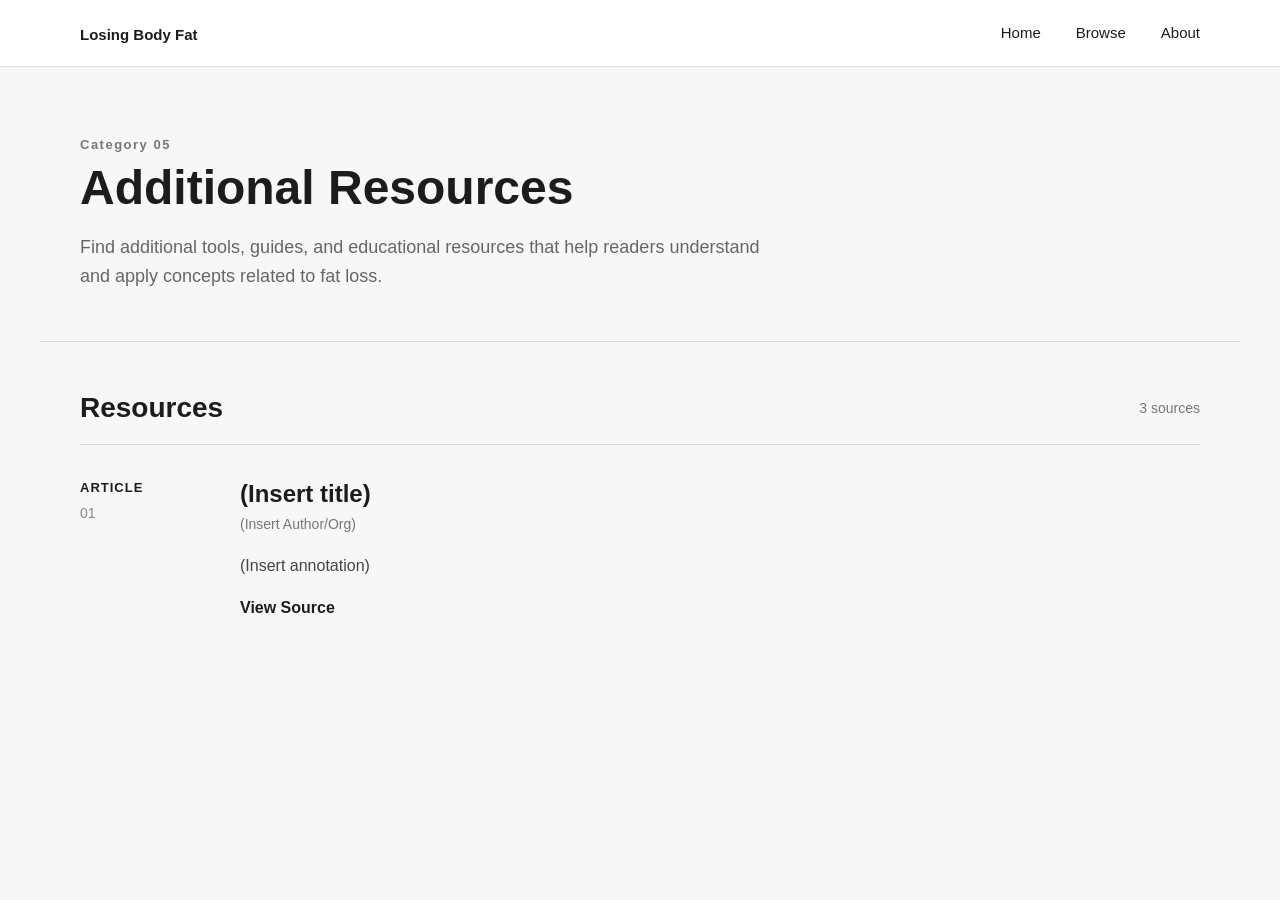
==== addresources.html @ af273c6d "Added source template and body to each page" ====
<!DOCTYPE html>
<html lang="en">

<head>
    <meta charset="UTF-8">
    <meta name="viewport" content="width=device-width, initial-scale=1.0">
    <title>Losing Body Fat Overview|Curated Collection</title>
    <link rel="stylesheet" href="style.css">
</head>

<body>

    <header>
        <nav>
            <h2 class="logo">
                <a href="index.html">Losing Body Fat</a>
            </h2>
            <ul>
                <li><a href="index.html">Home</a></li>
                <li><a href="index.html#categories">Browse</a></li>
                <li><a href="about.html">About</a></li>
            </ul>
        </nav>
    </header>
    <main>
        <section class="category-header">
            <p class="section-label">Category 05</p>
            <h1>Additional Resources</h1>
            <p class="category-description">
                Find additional tools, guides, and educational resources that help readers understand and apply concepts
                related to fat loss.
            </p>
        </section>
        <section class="resource-section">
            <div class="resource-section-heading">
                <h2>Resources</h2>
                <p>3 sources</p>
            </div>
            <article class="resource-item">
                <div class="resource-meta">
                    <span class="resource-type">Article</span>
                    <span class="resource-number">01</span>
                </div>
                <div class="resource-content">
                    <h3>(Insert title)</h3>
                    <p class="resource-source">
                        (Insert Author/Org)
                    </p>
                    <p class="resource-annotation">
                        (Insert annotation)
                    </p>
                    <a href="insert-url" target="_blank" class="resource-link">View Source</a>
                </div>
            </article>
        </section>
    </main>

</body>
---- style.css ----
* {
    margin: 0;
    padding: 0;
    box-sizing: border-box;
}

html {
    scroll-behavior: smooth;
}

body {
    font-family: Arial, Helvetica, sans-serif;
    color: #1c1c1c;
    background-color: #f7f7f7;
}

/* Nav styles*/
header {
    background-color: #ffffff;
    border-bottom: 1px solid #dddddd;
}

nav {
    max-width: 1200px;
    margin: 0 auto;
    padding: 20px 40px;
    display: flex;
    justify-content: space-between;
    align-items: center;
}

.logo {
    font-size: 22px;
}

nav ul {
    display: flex;
    list-style: none;
    gap: 35px;
}

nav a {
    text-decoration: none;
    color: #1c1c1c;
    font-size: 15px;
}

nav a:hover {
    opacity: 0.6;
}

/* HERO styles*/
.hero {
    max-width: 1200px;
    margin: 0 auto;
    padding: 70px 40px 45px;
    border-bottom: 1px solid #dcdcdc;
}

.collection-label {
    font-size: 13px;
    font-weight: bold;
    letter-spacing: 1.5px;
    color: #777;
    margin-bottom: 14px;
}

.hero h1 {
    font-size: 52px;
    margin-bottom: 18px;
}

.collection-intro {
    max-width: 720px;
    font-size: 18px;
    line-height: 1.6;
    color: #555;
}

.resource-overview {
    display: flex;
    gap: 50px;
    margin-top: 45px;
}

.overview-item {
    display: flex;
    flex-direction: column;
}

.overview-number {
    font-size: 28px;
    font-weight: bold;
}

.overview-label {
    font-size: 14px;
    color: #777;
    margin-top: 4px;
}

/*CATEGORY/topic styles*/
.categories {
    max-width: 1200px;
    margin: 0 auto;
    padding: 60px 40px;
}

.section-label {
    font-size: 13px;
    font-weight: bold;
    letter-spacing: 1.5px;
    color: #777;
    margin-bottom: 8px;
}

.categories h2 {
    font-size: 32px;
    margin-bottom: 35px;
}


.category-list {
    border-top: 1px solid #d8d8d8;
}

.category-item {
    display: grid;
    grid-template-columns: 60px 1fr 40px;
    align-items: center;
    gap: 20px;
    padding: 28px 5px;
    border-bottom: 1px solid #d8d8d8;
    color: #1c1c1c;
    text-decoration: none;
    transition: padding 0.2s ease;
}

.category-number {
    font-size: 14px;
    color: #888;
}

.category-item h3 {
    font-size: 21px;
    margin-bottom: 7px;
}

.category-item p {
    font-size: 15px;
    line-height: 1.5;
    color: #666;
}

.arrow {
    font-size: 22px;
    text-align: right;
}

.category-item:hover {
    padding-left: 12px;
}

category-item:hover h3 {
    text-decoration: underline;
}

/*Category page styles)*/
.category-header {
    max-width: 1200px;
    margin: 0 auto;
    padding: 70px 40px 50px;
    border-bottom: 1px solid #d8d8d8;
}

.category-header h1 {
    font-size: 48px;
    margin-bottom: 18px;
}

.category-description {
    max-width: 700px;
    font-size: 18px;
    line-height: 1.6;
    color: #666;
}

.resource-section {
    max-width: 1200px;
    margin: 0 auto;
    padding: 50px 40px;
}

.resource-section-heading {
    display: flex;
    justify-content: space-between;
    align-items: center;
    margin-bottom: 20px;
}

.resource-section-heading h2 {
    font-size: 28px;
}

.resource-section-heading p {
    color: #777;
    font-size: 14px;
}

/*repeatable section styles*/
.resource-item {
    display: grid;
    grid-template-columns: 120px 1fr;
    gap: 40px;
    padding: 35px 0;
    border-top: 1px solid #d8d8d8;
}

.resource-meta {
    display: flex;
    flex-direction: column;
    gap: 10px;
}

.resource-type {
    font-size: 13px;
    font-weight: bold;
    text-transform: uppercase;
    letter-spacing: 1px;
}

.resource-number {
    font-size: 14px;
    color: #888;
}

.resource-content h3 {
    font-size: 24px;
    margin-bottom: 8px;
}

.resource-source {
    font-size: 14px;
    color: #777;
    margin-bottom: 20px;
}

.resource-annotation {
    max-width: 800px;
    font-size: 16px;
    line-height: 1.7;
    color: #444;
    margin-bottom: 20px;
}

.resource-link {
    color: #1c1c1c;
    text-decoration: none;
    font-weight: bold;
}

.resource-link:hover {
    text-decoration: underline;
}
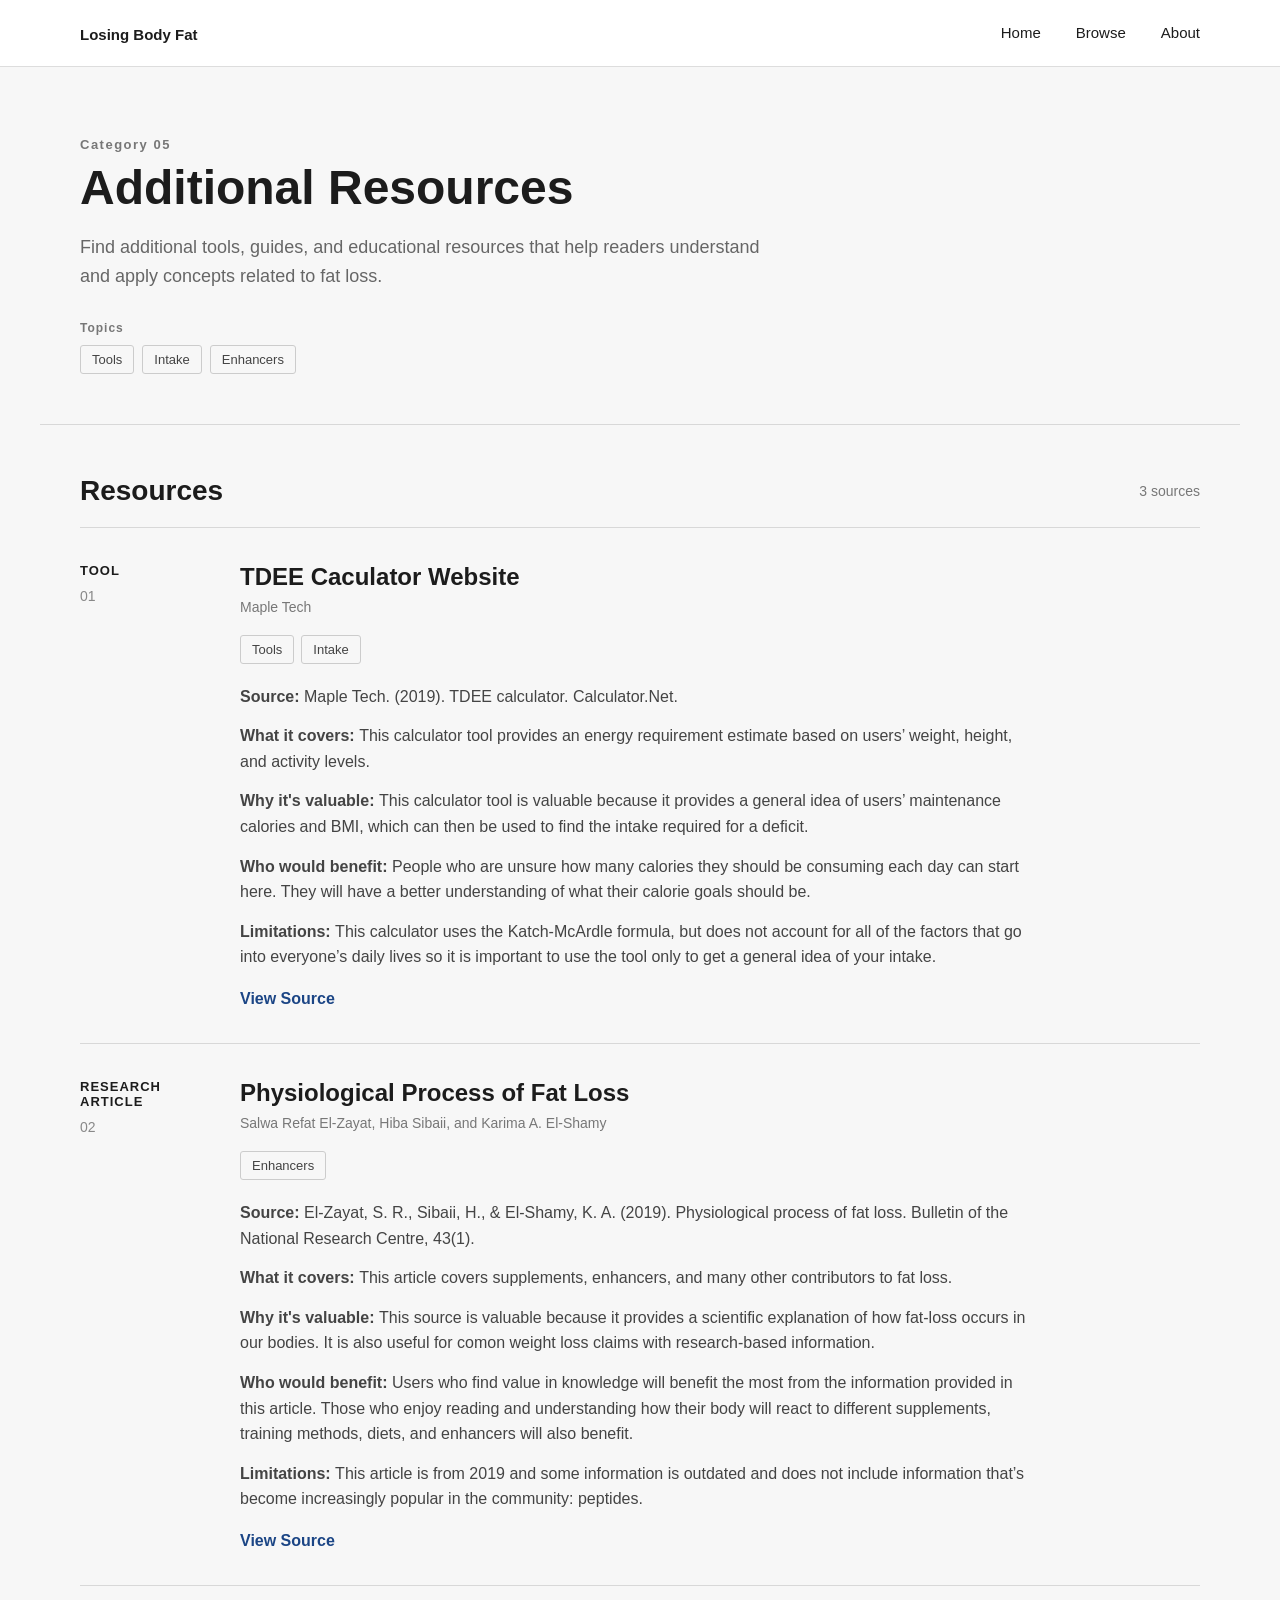
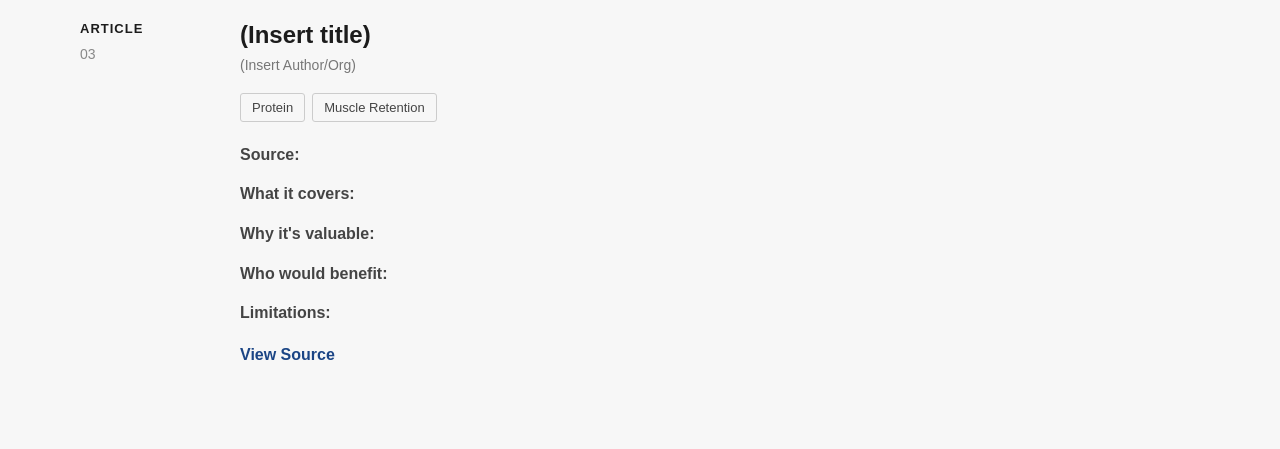
==== commit f1639bf2: "Added 10 sources across my category pages" ====
--- a/addresources.html
+++ b/addresources.html
@@ -30,6 +30,14 @@
                 Find additional tools, guides, and educational resources that help readers understand and apply concepts
                 related to fat loss.
             </p>
+            <div class="topic-tags">
+                <span class="tags-label">Topics</span>
+                <div class="tags">
+                    <a href="#tool">Tools</a>
+                    <a href="#intake">Intake</a>
+                    <a href="#enhancers">Enhancers</a>
+                </div>
+            </div>
         </section>
         <section class="resource-section">
             <div class="resource-section-heading">
@@ -38,17 +46,132 @@
             </div>
             <article class="resource-item">
                 <div class="resource-meta">
+                    <span class="resource-type" id="tool">Tool</span>
+                    <span class="resource-number" id="intake">01</span>
+                </div>
+                <div class="resource-content">
+                    <h3>TDEE Caculator Website</h3>
+                    <p class="resource-source">
+                        Maple Tech
+                    </p>
+                    <div class="resource-tags">
+                        <span>Tools</span>
+                        <span>Intake</span>
+                    </div>
+                    <div class="resource-annotation">
+                        <p>
+                            <strong>Source:</strong>
+                            Maple Tech. (2019). TDEE calculator. Calculator.Net.
+                        </p>
+                        <p>
+                            <strong>What it covers: </strong>
+                            This calculator tool provides an energy requirement estimate based on users’ weight, height,
+                            and activity levels.
+                        </p>
+                        <p>
+                            <strong>Why it's valuable: </strong>
+                            This calculator tool is valuable because it provides a general idea of users’ maintenance
+                            calories and BMI, which can
+                            then be used to find the intake required for a deficit.
+                        </p>
+                        <p>
+                            <strong>Who would benefit: </strong>
+                            People who are unsure how many calories they should be consuming each day can start here.
+                            They will have a better
+                            understanding of what their calorie goals should be.
+                        </p>
+                        <p>
+                            <strong>Limitations: </strong>
+                            This calculator uses the Katch-McArdle formula, but does not account for all of the factors
+                            that go into everyone’s
+                            daily lives so it is important to use the tool only to get a general idea of your intake.
+                        </p>
+                    </div>
+                    <a href="https://www.calculator.net/tdee-calculator.html" target="_blank" class="resource-link">View
+                        Source</a>
+                </div>
+            </article>
+            <article class="resource-item">
+                <div class="resource-meta">
+                    <span class="resource-type" id="enhancers">Research Article</span>
+                    <span class="resource-number">02</span>
+                </div>
+                <div class="resource-content">
+                    <h3>Physiological Process of Fat Loss</h3>
+                    <p class="resource-source">
+                        Salwa Refat El-Zayat, Hiba Sibaii, and Karima A. El-Shamy
+                    </p>
+                    <div class="resource-tags">
+                        <span>Enhancers</span>
+                    </div>
+                    <div class="resource-annotation">
+                        <p>
+                            <strong>Source:</strong>
+                            El-Zayat, S. R., Sibaii, H., & El-Shamy, K. A. (2019). Physiological process of fat loss.
+                            Bulletin of the National
+                            Research Centre, 43(1).
+                        </p>
+                        <p>
+                            <strong>What it covers: </strong>
+                            This article covers supplements, enhancers, and many other contributors to fat loss.
+
+                        </p>
+                        <p>
+                            <strong>Why it's valuable: </strong>
+                            This source is valuable because it provides a scientific explanation of how fat-loss occurs
+                            in our bodies. It is also useful for comon weight loss claims with research-based
+                            information.
+                        </p>
+                        <p>
+                            <strong>Who would benefit: </strong>
+                            Users who find value in knowledge will benefit the most from the information provided in
+                            this article. Those who enjoy
+                            reading and understanding how their body will react to different supplements, training
+                            methods, diets, and enhancers
+                            will also benefit.
+                        </p>
+                        <p>
+                            <strong>Limitations: </strong>
+                            This article is from 2019 and some information is outdated and does not include information
+                            that’s become increasingly
+                            popular in the community: peptides.
+                        </p>
+                    </div>
+                    <a href="https://link.springer.com/article/10.1186/s42269-019-0238-z" target="_blank"
+                        class="resource-link">View Source</a>
+                </div>
+            </article>
+            <article class="resource-item">
+                <div class="resource-meta">
                     <span class="resource-type">Article</span>
-                    <span class="resource-number">01</span>
+                    <span class="resource-number">03</span>
                 </div>
                 <div class="resource-content">
                     <h3>(Insert title)</h3>
                     <p class="resource-source">
                         (Insert Author/Org)
                     </p>
-                    <p class="resource-annotation">
-                        (Insert annotation)
-                    </p>
+                    <div class="resource-tags">
+                        <span>Protein</span>
+                        <span>Muscle Retention</span>
+                    </div>
+                    <div class="resource-annotation">
+                        <p>
+                            <strong>Source:</strong>
+                        </p>
+                        <p>
+                            <strong>What it covers: </strong>
+                        </p>
+                        <p>
+                            <strong>Why it's valuable: </strong>
+                        </p>
+                        <p>
+                            <strong>Who would benefit: </strong>
+                        </p>
+                        <p>
+                            <strong>Limitations: </strong>
+                        </p>
+                    </div>
                     <a href="insert-url" target="_blank" class="resource-link">View Source</a>
                 </div>
             </article>
--- a/style.css
+++ b/style.css
@@ -254,11 +254,68 @@
 }
 
 .resource-link {
-    color: #1c1c1c;
+    color: #1b4585;
     text-decoration: none;
     font-weight: bold;
 }
 
 .resource-link:hover {
     text-decoration: underline;
+}
+
+/*Resource tags*/
+.topic-tags {
+    margin-top: 30px;
+}
+
+.tags-label {
+    display: block;
+    font-size: 12px;
+    font-weight: bold;
+    letter-spacing: 1px;
+    color: #777;
+    margin-bottom: 10px;
+}
+
+.tags {
+    display: flex;
+    flex-wrap: wrap;
+    gap: 8px;
+}
+
+.tags a,
+.resource-tags span {
+    display: inline-block;
+    padding: 6px 11px;
+    border: 1px solid #cccccc;
+    border-radius: 3px;
+    font-size: 13px;
+    color: #444;
+    text-decoration: none;
+
+}
+
+.tags a:hover {
+    background-color: #eeeeee;
+}
+
+.resource-tags {
+    display: flex;
+    flex-wrap: wrap;
+    gap: 7px;
+    margin-bottom: 18px;
+}
+
+.resource-annotation {
+    margin: 20px 0;
+    max-width: 800px;
+}
+
+.resource-annotation p {
+    margin-bottom: 14px;
+    line-height: 1.6;
+}
+
+.resource-annotation strong {
+    font-weight: 600;
 }
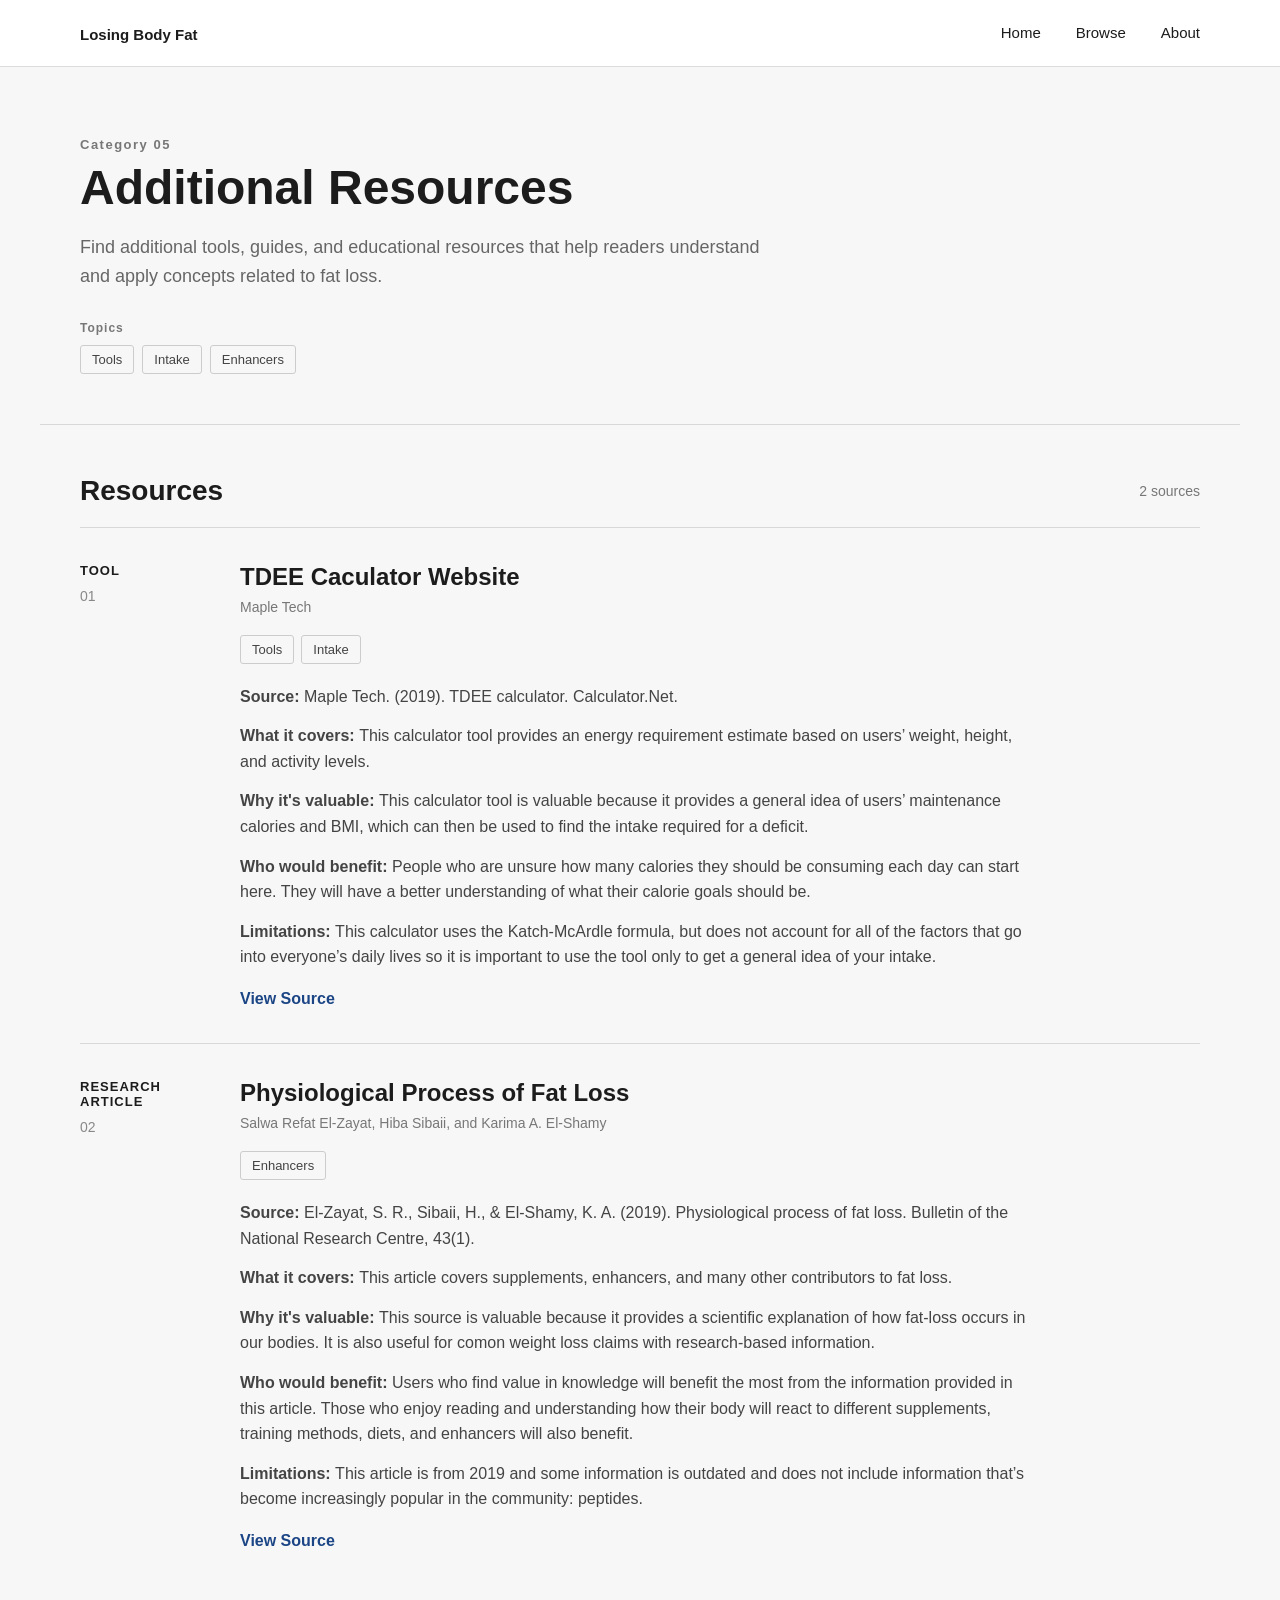
==== commit 41765565: "Added 5 sources and about section" ====
--- a/addresources.html
+++ b/addresources.html
@@ -18,7 +18,7 @@
             <ul>
                 <li><a href="index.html">Home</a></li>
                 <li><a href="index.html#categories">Browse</a></li>
-                <li><a href="about.html">About</a></li>
+                <li><a href="index.html#about">About</a></li>
             </ul>
         </nav>
     </header>
@@ -42,7 +42,7 @@
         <section class="resource-section">
             <div class="resource-section-heading">
                 <h2>Resources</h2>
-                <p>3 sources</p>
+                <p>2 sources</p>
             </div>
             <article class="resource-item">
                 <div class="resource-meta">
@@ -141,7 +141,7 @@
                         class="resource-link">View Source</a>
                 </div>
             </article>
-            <article class="resource-item">
+            <!--<article class="resource-item">
                 <div class="resource-meta">
                     <span class="resource-type">Article</span>
                     <span class="resource-number">03</span>
@@ -174,7 +174,7 @@
                     </div>
                     <a href="insert-url" target="_blank" class="resource-link">View Source</a>
                 </div>
-            </article>
+            </article>-->
         </section>
     </main>
 
--- a/style.css
+++ b/style.css
@@ -318,4 +318,12 @@
 
 .resource-annotation strong {
     font-weight: 600;
+}
+
+/*Intro Section styles*/
+.intro-content {
+    max-width: 800px;
+    margin: 0 auto;
+    padding: 80px 30px;
+    line-height: 1.7;
 }
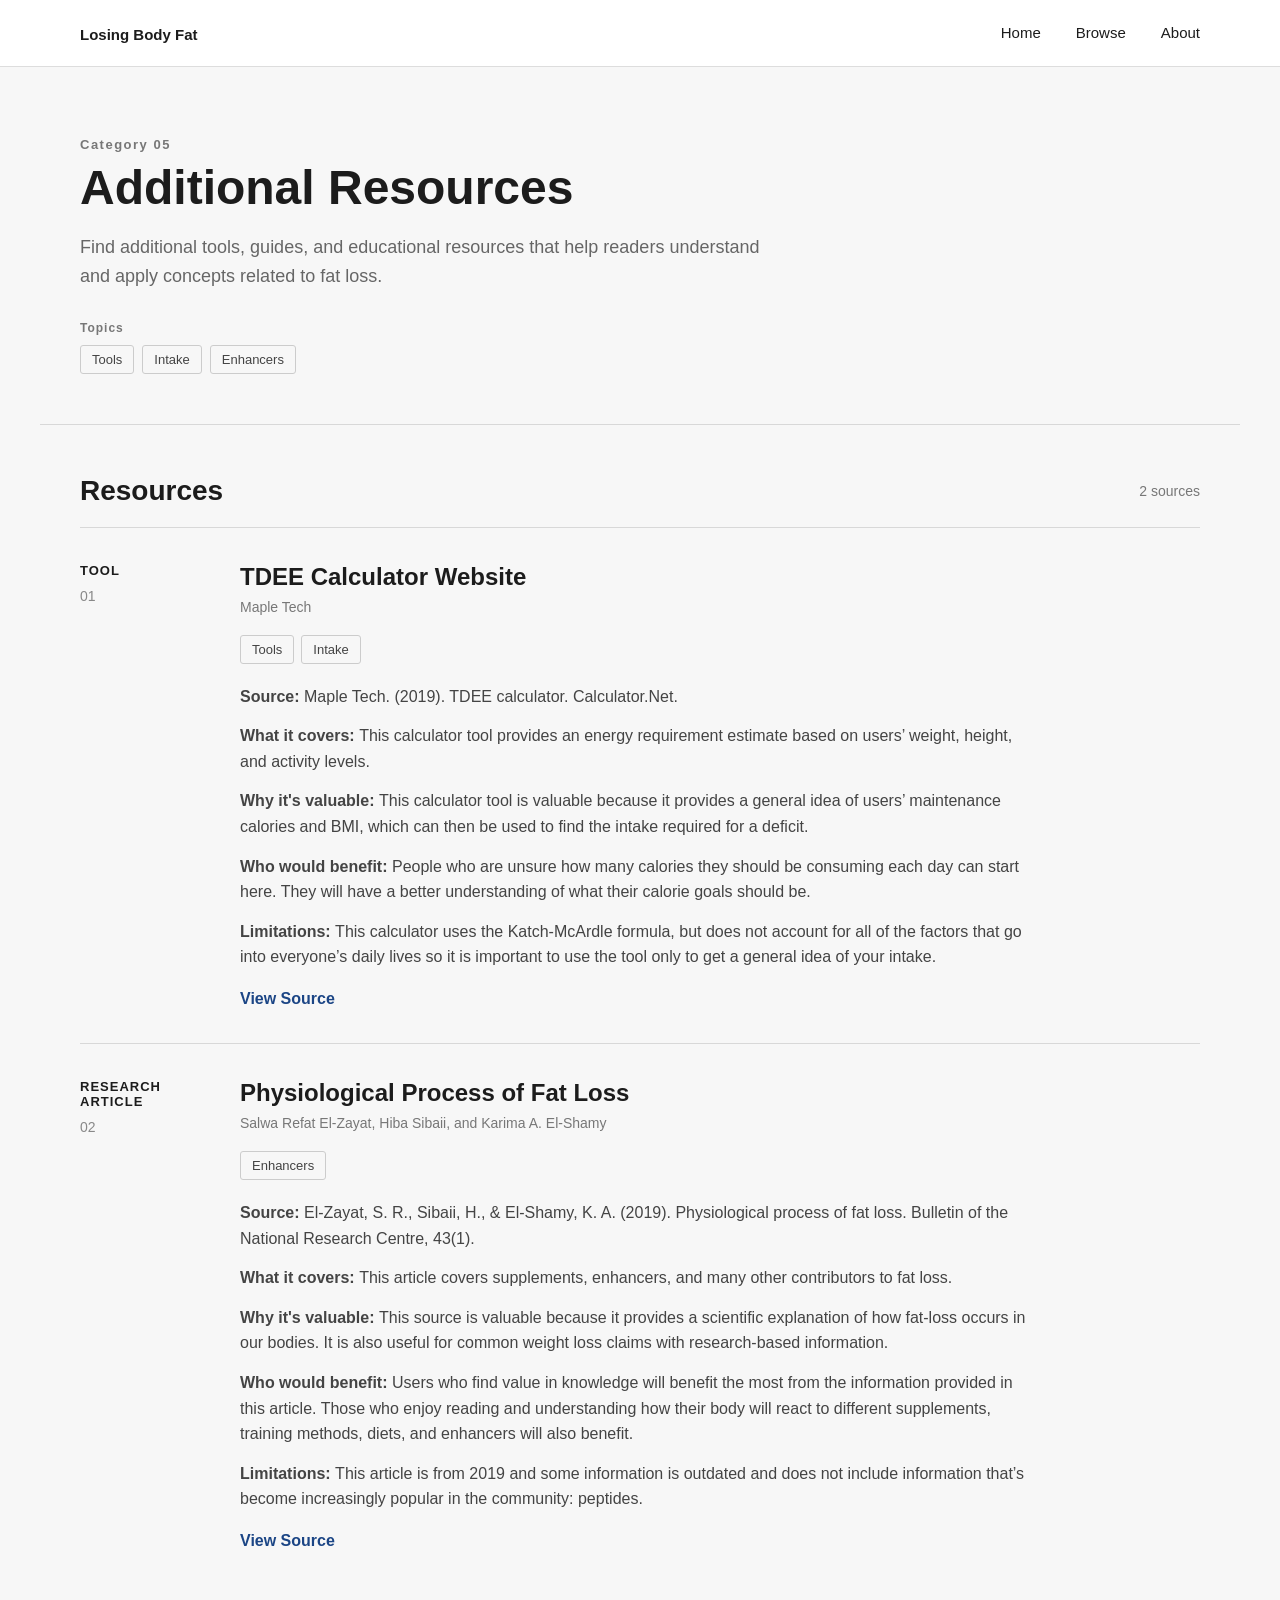
==== commit 777dbf53: "Fixed more typos" ====
--- a/addresources.html
+++ b/addresources.html
@@ -50,7 +50,7 @@
                     <span class="resource-number" id="intake">01</span>
                 </div>
                 <div class="resource-content">
-                    <h3>TDEE Caculator Website</h3>
+                    <h3>TDEE Calculator Website</h3>
                     <p class="resource-source">
                         Maple Tech
                     </p>
@@ -119,7 +119,7 @@
                         <p>
                             <strong>Why it's valuable: </strong>
                             This source is valuable because it provides a scientific explanation of how fat-loss occurs
-                            in our bodies. It is also useful for comon weight loss claims with research-based
+                            in our bodies. It is also useful for common weight loss claims with research-based
                             information.
                         </p>
                         <p>
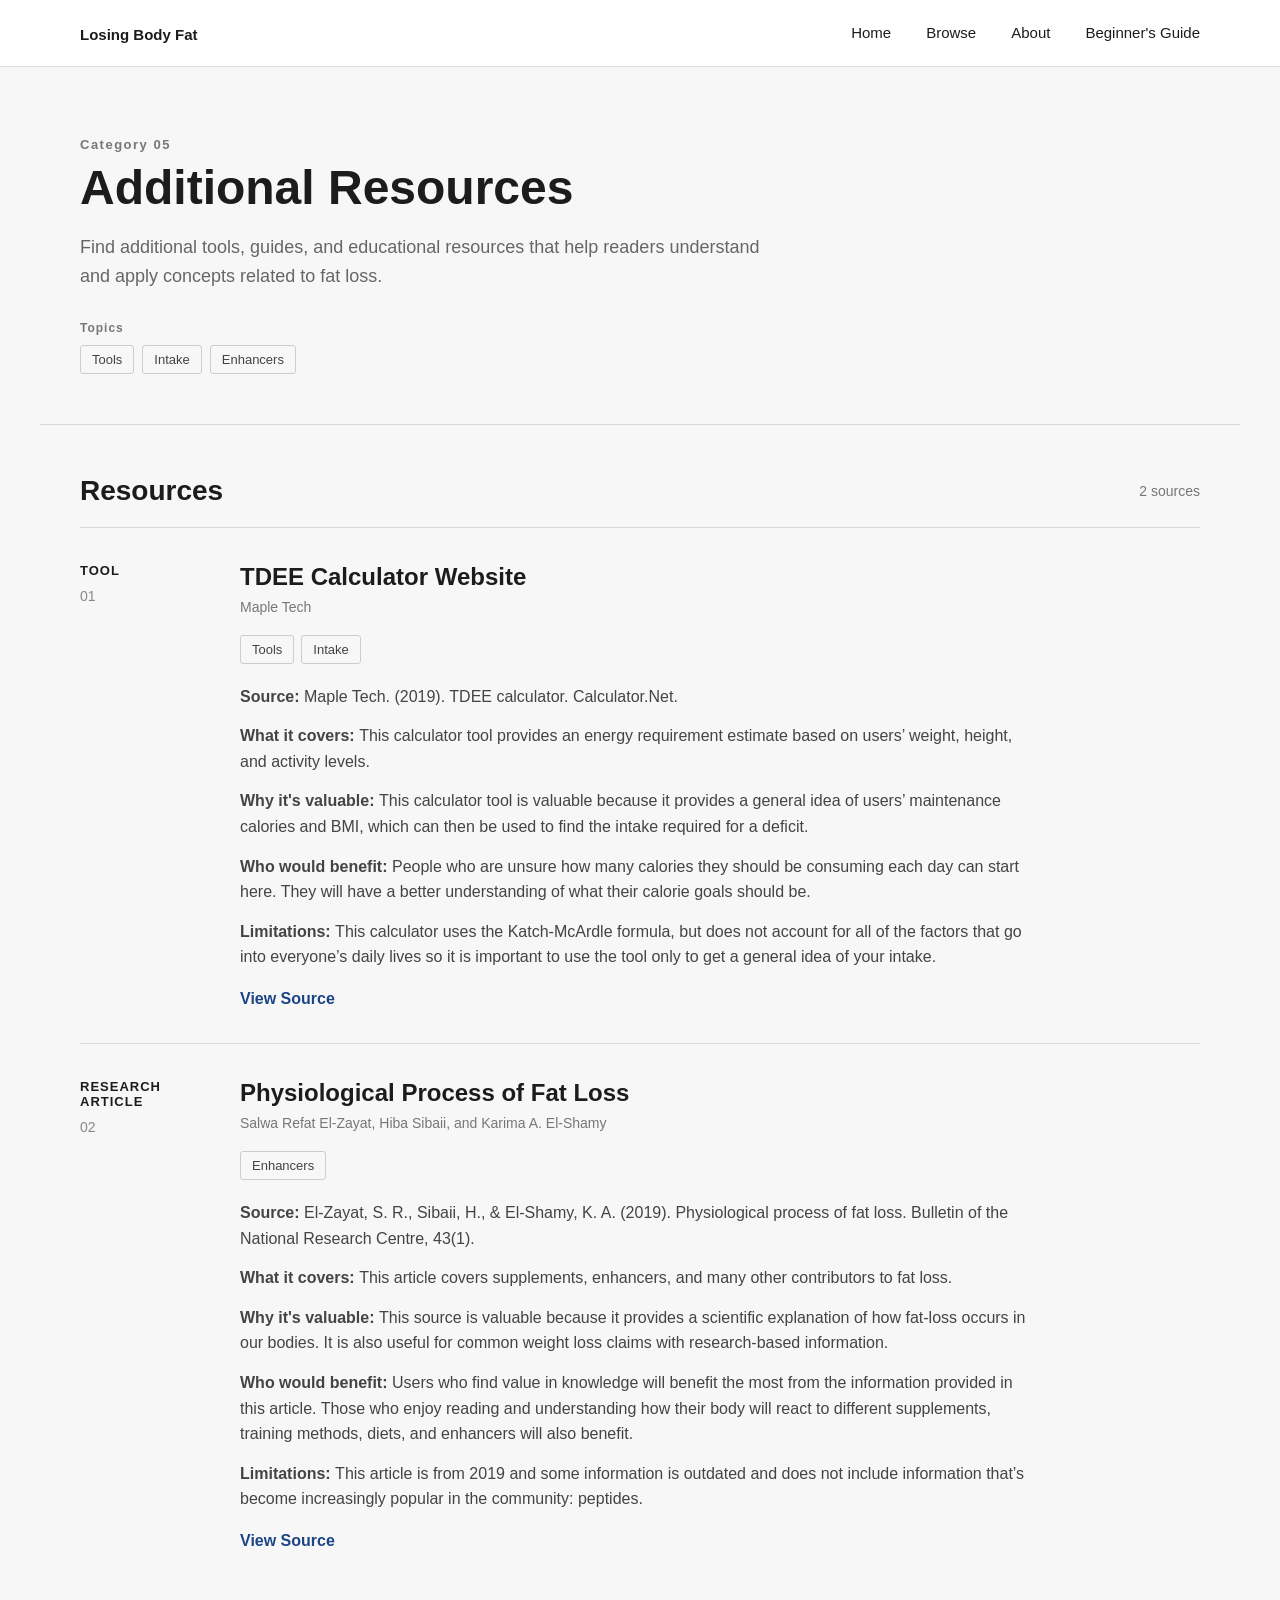
==== commit 4718477e: "Added Synthesis and linked sources" ====
--- a/addresources.html
+++ b/addresources.html
@@ -19,6 +19,7 @@
                 <li><a href="index.html">Home</a></li>
                 <li><a href="index.html#categories">Browse</a></li>
                 <li><a href="index.html#about">About</a></li>
+                <li><a href="synthesis.html">Beginner's Guide</a></li>
             </ul>
         </nav>
     </header>
@@ -44,7 +45,7 @@
                 <h2>Resources</h2>
                 <p>2 sources</p>
             </div>
-            <article class="resource-item">
+            <article class="resource-item" id="tdee">
                 <div class="resource-meta">
                     <span class="resource-type" id="tool">Tool</span>
                     <span class="resource-number" id="intake">01</span>
--- a/style.css
+++ b/style.css
@@ -99,6 +99,12 @@
     margin-top: 4px;
 }
 
+.hero-plc {
+    display: flex;
+    justify-content: center;
+    align-items: center;
+}
+
 /*CATEGORY/topic styles*/
 .categories {
     max-width: 1200px;
@@ -106,7 +112,8 @@
     padding: 60px 40px;
 }
 
-.section-label {
+.section-label,
+.synthesis-label {
     font-size: 13px;
     font-weight: bold;
     letter-spacing: 1.5px;
@@ -326,4 +333,10 @@
     margin: 0 auto;
     padding: 80px 30px;
     line-height: 1.7;
+}
+
+.synthesis-content {
+    max-width: 800px;
+    padding: 40px 0px;
+    line-height: 1.7;
 }
